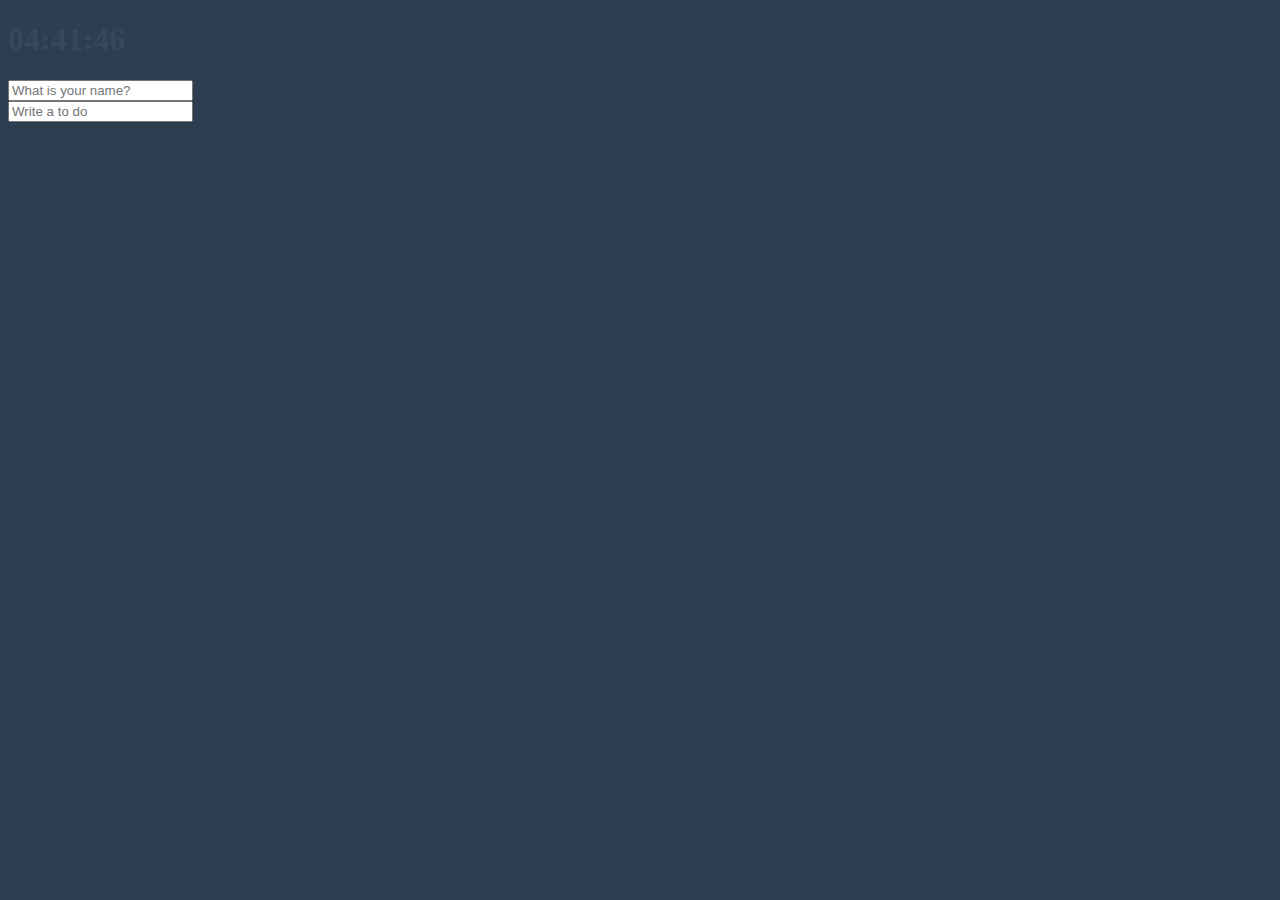
==== Vanilla_JS_1/index.html @ 1a168ac3 "ADD: Pratice Code" ====
<!DOCTYPE html>
<html lang="en">
  <head>
    <meta charset="UTF-8" />
    <meta name="viewport" content="width=device-width, initial-scale=1.0" />
    <title>Document</title>
    <link rel="stylesheet" href="index.css" />
  </head>
  <body>
    <div class="js-clock">
      <h1 class="js-title">00:00:00</h1>
    </div>
    <form class="js-form">
      <input type="text" placeholder="What is your name?" />
    </form>
    <form class="js-toDoForm">
      <input type="text" placeholder="Write a to do" />
    </form>
    <h4 class="js-greetings greeting"></h4>
    <script src="clock.js"></script>
    <script src="greeting.js"></script>
    <script src="todo.js"></script>
  </body>
</html>
---- Vanilla_JS_1/index.css ----
body {
  background-color: #2c3e50;
}

.btn {
  cursor: pointer;
}
body {
  color: #34495e;
}

.clicked {
  color: #7f8c8d;
}

.form,
.greetings {
  display: none;
}

.showing {
  display: block;
}

@keyframes fadeIn {
  from {
    opacity: 0;
  }
  to {
    opacity: 1;
  }
}

.bgImage {
  position: absolute;
  top: 0;
  left: 0;
  width: 100%;
  height: 100%;
  z-index: -1;
  animation: fadeIn 0.5s linear;
}
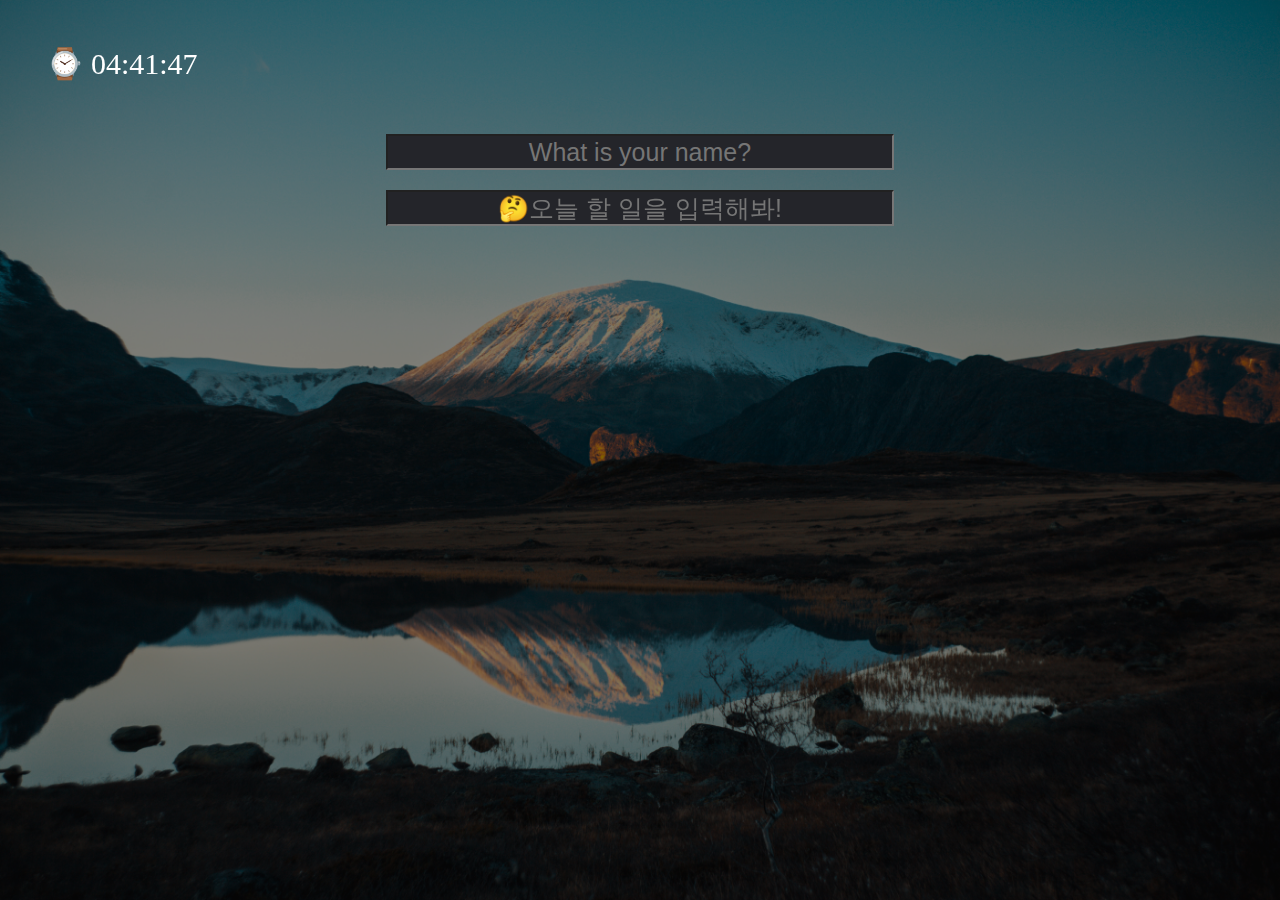
==== commit cd7cde8e: "Update: Nico clone coding" ====
--- a/Vanilla_JS_1/index.html
+++ b/Vanilla_JS_1/index.html
@@ -1,24 +1,40 @@
 <!DOCTYPE html>
-<html lang="en">
+<html>
   <head>
     <meta charset="UTF-8" />
     <meta name="viewport" content="width=device-width, initial-scale=1.0" />
     <title>Document</title>
     <link rel="stylesheet" href="index.css" />
   </head>
+
   <body>
     <div class="js-clock">
-      <h1 class="js-title">00:00:00</h1>
+      <span class="js-title">00:00:00</span>
     </div>
-    <form class="js-form">
-      <input type="text" placeholder="What is your name?" />
-    </form>
-    <form class="js-toDoForm">
-      <input type="text" placeholder="Write a to do" />
-    </form>
-    <h4 class="js-greetings greeting"></h4>
+    <div class="content">
+      <div>
+        <form class="js-form form">
+          <input class="nameBox" type="text" placeholder="What is your name?" />
+        </form>
+        <p class="js-greetings greetings"></p>
+      </div>
+      <div>
+        <form class="js-toDoForm">
+          <input
+            class="inputBox"
+            type="text"
+            placeholder="🤔오늘 할 일을 입력해봐!"
+          />
+        </form>
+      </div>
+      <ul class="js-toDoList"></ul>
+    </div>
+    <span class="js-weather"></span>
+
     <script src="clock.js"></script>
     <script src="greeting.js"></script>
     <script src="todo.js"></script>
+    <script src="bg.js"></script>
+    <script src="weather.js"></script>
   </body>
 </html>
--- a/Vanilla_JS_1/index.css
+++ b/Vanilla_JS_1/index.css
@@ -1,12 +1,12 @@
 body {
-  background-color: #2c3e50;
+  background-color: black;
 }
 
 .btn {
   cursor: pointer;
 }
 body {
-  color: #34495e;
+  color: white;
 }
 
 .clicked {
@@ -30,6 +30,60 @@
     opacity: 1;
   }
 }
+.content {
+  position: fixed;
+  text-align: center;
+  top: 20%;
+  left: 50%;
+  transform: translate(-50%, -50%);
+}
+
+.nameBox {
+  width: 500px;
+  height: 30px;
+  font-size: 25px;
+  text-align: center;
+  background-color: #24252a;
+  color: white;
+  margin-bottom: 20px;
+}
+
+.inputBox {
+  width: 500px;
+  height: 30px;
+  font-size: 25px;
+  text-align: center;
+  background-color: #24252a;
+  color: white;
+}
+
+.js-clock {
+  position: fixed;
+  font-size: 30px;
+  margin-left: 3%;
+  margin-top: 3%;
+}
+
+.js-greetings {
+  font-size: 60px;
+}
+
+.js-weather {
+  position: fixed;
+  font-size: 20px;
+  bottom: 0;
+  text-align: right;
+  margin-bottom: 3%;
+  margin-left: 3%;
+}
+
+.js-toDoList {
+  position: fixed;
+  list-style: none;
+  font-size: 25px;
+  color: white;
+  text-align: left;
+}
 
 .bgImage {
   position: absolute;
@@ -37,6 +91,7 @@
   left: 0;
   width: 100%;
   height: 100%;
-  z-index: -1;
+  z-index: -2;
+  opacity: 0.5;
   animation: fadeIn 0.5s linear;
 }
